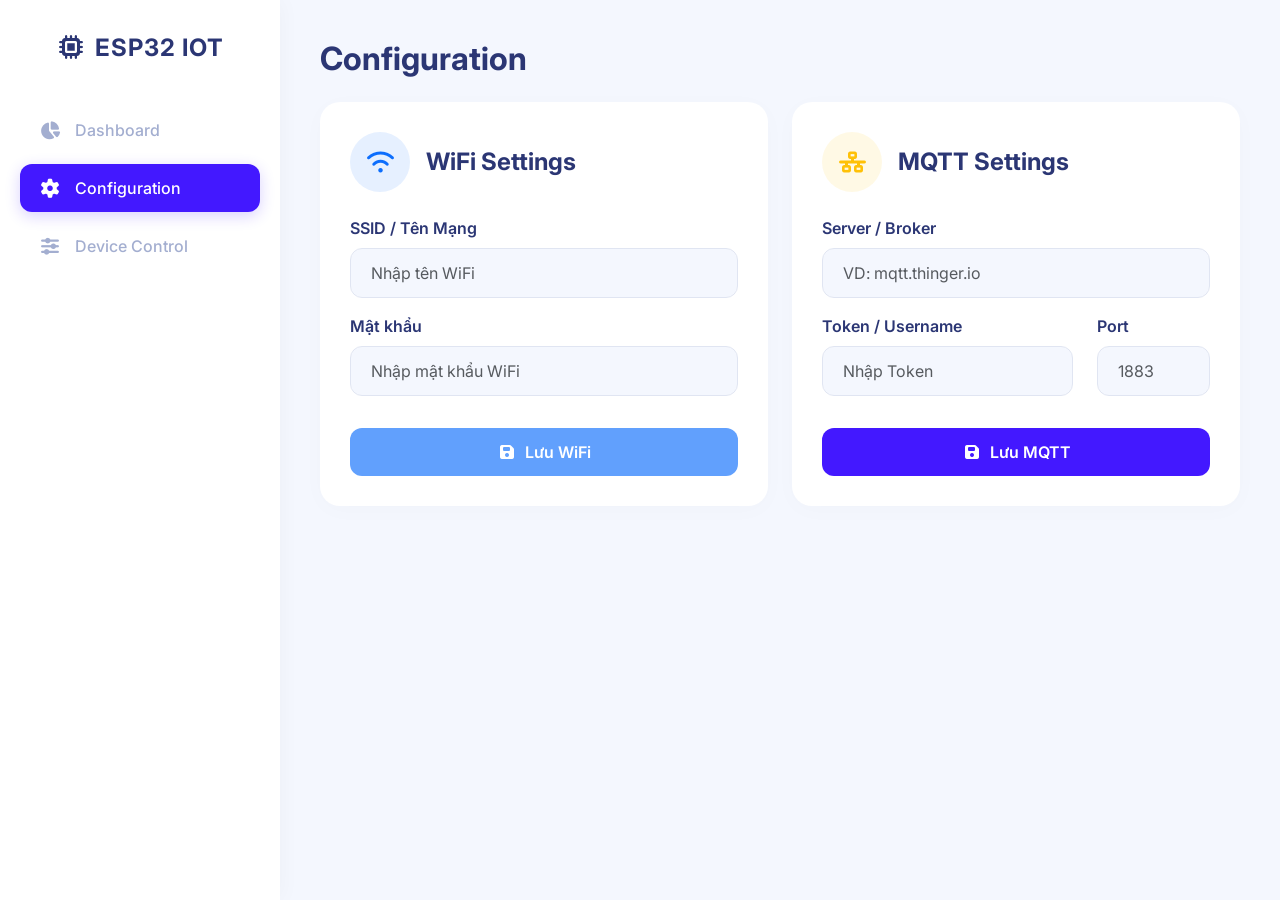
==== data/config.html @ 8d40d252 "update ui" ====
<!doctype html>
<html lang="vi">
  <head>
    <meta charset="UTF-8" />
    <meta name="viewport" content="width=device-width, initial-scale=1.0" />
    <title>ESP32 Configuration</title>
    <link href="css/bootstrap.css" rel="stylesheet" />
    <link rel="stylesheet" href="css/all.min.css" />
    <link rel="stylesheet" href="css/style.css" />
  </head>
  <body>
    <div class="wrapper">
      <aside class="sidebar" id="sidebar">
        <div class="sidebar-brand">
          <i class="fa-solid fa-microchip me-2"></i>ESP32 IoT
        </div>
        <ul class="sidebar-nav">
          <li>
            <a href="index.html"
              ><i class="fa-solid fa-chart-pie"></i> Dashboard</a
            >
          </li>
          <li>
            <a href="config.html" class="active"
              ><i class="fa-solid fa-gear"></i> Configuration</a
            >
          </li>
          <li>
            <a href="control.html"
              ><i class="fa-solid fa-sliders"></i> Device Control</a
            >
          </li>
        </ul>
      </aside>

      <main class="main-content">
        <div class="d-flex justify-content-between align-items-center mb-4">
          <h1 class="page-title mb-0">Configuration</h1>
          <button
            class="btn btn-primary d-md-none"
            id="sidebarToggle"
            title="Toggle Sidebar"
          >
            <i class="fa-solid fa-bars"></i>
          </button>
        </div>

        <div class="row g-4 d-flex align-items-stretch">
          <!-- WiFi Form -->
          <div class="col-lg-6">
            <div class="custom-card">
              <div class="d-flex align-items-center mb-4">
                <div
                  class="icon-shape bg-primary bg-opacity-10 text-primary rounded-circle me-3"
                >
                  <i class="fa-solid fa-wifi fs-4"></i>
                </div>
                <h4 class="mb-0 text-main fw-bold">WiFi Settings</h4>
              </div>
              <form id="wifi-config-form">
                <div class="mb-3">
                  <label for="ssid" class="form-label fw-semibold"
                    >SSID / Tên Mạng</label
                  >
                  <input
                    type="text"
                    class="form-control"
                    id="ssid"
                    placeholder="Nhập tên WiFi"
                    required
                  />
                </div>
                <div class="mb-4">
                  <label for="password" class="form-label fw-semibold"
                    >Mật khẩu</label
                  >
                  <input
                    type="password"
                    class="form-control"
                    id="password"
                    placeholder="Nhập mật khẩu WiFi"
                    required
                  />
                </div>
                <button
                  type="submit"
                  class="btn btn-primary w-100 mt-2"
                  id="wifi-connect-btn"
                >
                  <i class="fa-solid fa-floppy-disk me-2"></i>Lưu WiFi
                </button>
              </form>
            </div>
          </div>

          <!-- MQTT Form -->
          <div class="col-lg-6">
            <div class="custom-card">
              <div class="d-flex align-items-center mb-4">
                <div
                  class="icon-shape bg-warning bg-opacity-10 text-warning rounded-circle me-3"
                >
                  <i class="fa-solid fa-network-wired fs-4"></i>
                </div>
                <h4 class="mb-0 text-main fw-bold">MQTT Settings</h4>
              </div>
              <form id="mqttForm">
                <div class="mb-3">
                  <label for="mqttServer" class="form-label fw-semibold"
                    >Server / Broker</label
                  >
                  <input
                    type="text"
                    class="form-control"
                    id="mqttServer"
                    placeholder="VD: mqtt.thinger.io"
                    required
                  />
                </div>
                <div class="row">
                  <div class="col-md-8 mb-3">
                    <label for="mqttToken" class="form-label fw-semibold"
                      >Token / Username</label
                    >
                    <input
                      type="text"
                      class="form-control"
                      id="mqttToken"
                      placeholder="Nhập Token"
                      required
                    />
                  </div>
                  <div class="col-md-4 mb-4">
                    <label for="mqttPort" class="form-label fw-semibold"
                      >Port</label
                    >
                    <input
                      type="number"
                      class="form-control"
                      id="mqttPort"
                      placeholder="1883"
                      required
                    />
                  </div>
                </div>
                <button type="submit" class="btn btn-primary w-100 mt-2">
                  <i class="fa-solid fa-floppy-disk me-2"></i>Lưu MQTT
                </button>
              </form>
            </div>
          </div>
        </div>
      </main>
    </div>
    <script src="js/bootstrap.bundle.js"></script>
    <script src="js/script.js"></script>
    <script src="js/wifi.js"></script>
  </body>
</html>
---- data/css/style.css ----
@import url('https://fonts.googleapis.com/css2?family=Inter:wght@300;400;500;600;700&display=swap');

:root {
  --primary-color: #4318FF;
  --secondary-color: #F4F7FE;
  --text-main: #2B3674;
  --text-muted: #A3AED0;
  --sidebar-bg: #FFFFFF;
  --card-bg: #FFFFFF;
}

body {
  font-family: 'Inter', sans-serif;
  background-color: var(--secondary-color);
  color: var(--text-main);
  margin: 0;
  overflow-x: hidden;
}

/* Sidebar structure */
.wrapper {
  display: flex;
  width: 100%;
  min-height: 100vh;
}

.sidebar {
  width: 280px;
  background-color: var(--sidebar-bg);
  height: 100vh;
  box-shadow: 2px 0 20px rgba(0,0,0,0.03);
  position: fixed;
  left: 0;
  top: 0;
  z-index: 100;
  padding: 30px 20px;
  display: flex;
  flex-direction: column;
}

.sidebar-brand {
  font-size: 24px;
  font-weight: 700;
  color: var(--text-main);
  margin-bottom: 40px;
  text-align: center;
  text-transform: uppercase;
  letter-spacing: 1px;
}

.sidebar-nav {
  list-style: none;
  padding: 0;
  margin: 0;
}

.sidebar-nav li {
  margin-bottom: 10px;
}

.sidebar-nav a {
  display: flex;
  align-items: center;
  padding: 12px 20px;
  color: var(--text-muted);
  text-decoration: none;
  border-radius: 12px;
  font-weight: 500;
  transition: all 0.3s ease;
}

.sidebar-nav a:hover,
.sidebar-nav a.active {
  background-color: var(--primary-color);
  color: #FFFFFF;
  box-shadow: 0 4px 15px rgba(67, 24, 255, 0.2);
}

.sidebar-nav a i {
  margin-right: 15px;
  font-size: 18px;
  width: 20px;
  text-align: center;
}

/* Main Content */
.main-content {
  margin-left: 280px;
  padding: 40px;
  width: calc(100% - 280px);
  min-height: 100vh;
}

@media (max-width: 768px) {
  .sidebar {
    transform: translateX(-100%);
    transition: transform 0.3s ease;
  }
  .sidebar.show {
    transform: translateX(0);
  }
  .main-content {
    margin-left: 0;
    width: 100%;
    padding: 20px;
  }
}

/* Cards */
.custom-card {
  background: var(--card-bg);
  border-radius: 20px;
  border: none;
  box-shadow: 0px 4px 24px rgba(0, 0, 0, 0.02);
  padding: 30px;
  transition: transform 0.3s ease, box-shadow 0.3s ease;
  height: 100%;
}
.custom-card:hover {
  transform: translateY(-5px);
  box-shadow: 0px 10px 30px rgba(0, 0, 0, 0.05);
}

.card-title {
  color: var(--text-muted);
  font-size: 16px;
  font-weight: 500;
  margin-bottom: 15px;
}

.card-value {
  font-size: 48px;
  font-weight: 700;
  color: var(--text-main);
  display: flex;
  align-items: baseline;
}

.card-value span {
  font-size: 20px;
  margin-left: 5px;
  color: var(--text-muted);
}

.icon-shape {
  width: 60px;
  height: 60px;
  display: flex;
  align-items: center;
  justify-content: center;
}

/* Toggle Switch */
.form-switch .form-check-input {
  width: 3.5em;
  height: 1.8em;
  margin-top: 0;
  background-color: #E0E5F2;
  border-color: transparent;
  background-image: url("data:image/svg+xml,%3csvg xmlns='http://www.w3.org/2000/svg' viewBox='-4 -4 8 8'%3e%3ccircle r='3' fill='%23fff'/%3e%3c/svg%3e");
  cursor: pointer;
}

.form-switch .form-check-input:checked {
  background-color: var(--primary-color);
  border-color: var(--primary-color);
}
.form-switch .form-check-input:focus {
  background-image: url("data:image/svg+xml,%3csvg xmlns='http://www.w3.org/2000/svg' viewBox='-4 -4 8 8'%3e%3ccircle r='3' fill='%23fff'/%3e%3c/svg%3e");
  box-shadow: 0 0 0 0.25rem rgba(67, 24, 255, 0.25);
}

/* Forms */
.form-control {
  border-radius: 12px;
  padding: 12px 20px;
  border: 1px solid #E0E5F2;
  color: var(--text-main);
  background-color: #F4F7FE;
  transition: all 0.3s ease;
}
.form-control:focus {
  border-color: var(--primary-color);
  box-shadow: 0 0 0 0.2rem rgba(67, 24, 255, 0.25);
  background-color: #FFFFFF;
}

.btn-primary {
  background-color: var(--primary-color);
  border: none;
  border-radius: 12px;
  padding: 12px 20px;
  font-weight: 600;
  transition: all 0.3s ease;
}
.btn-primary:hover {
  background-color: #3311cc;
  transform: translateY(-2px);
  box-shadow: 0 4px 15px rgba(67, 24, 255, 0.3);
}

.page-title {
  font-size: 32px;
  font-weight: 700;
  margin-bottom: 30px;
  color: var(--text-main);
}
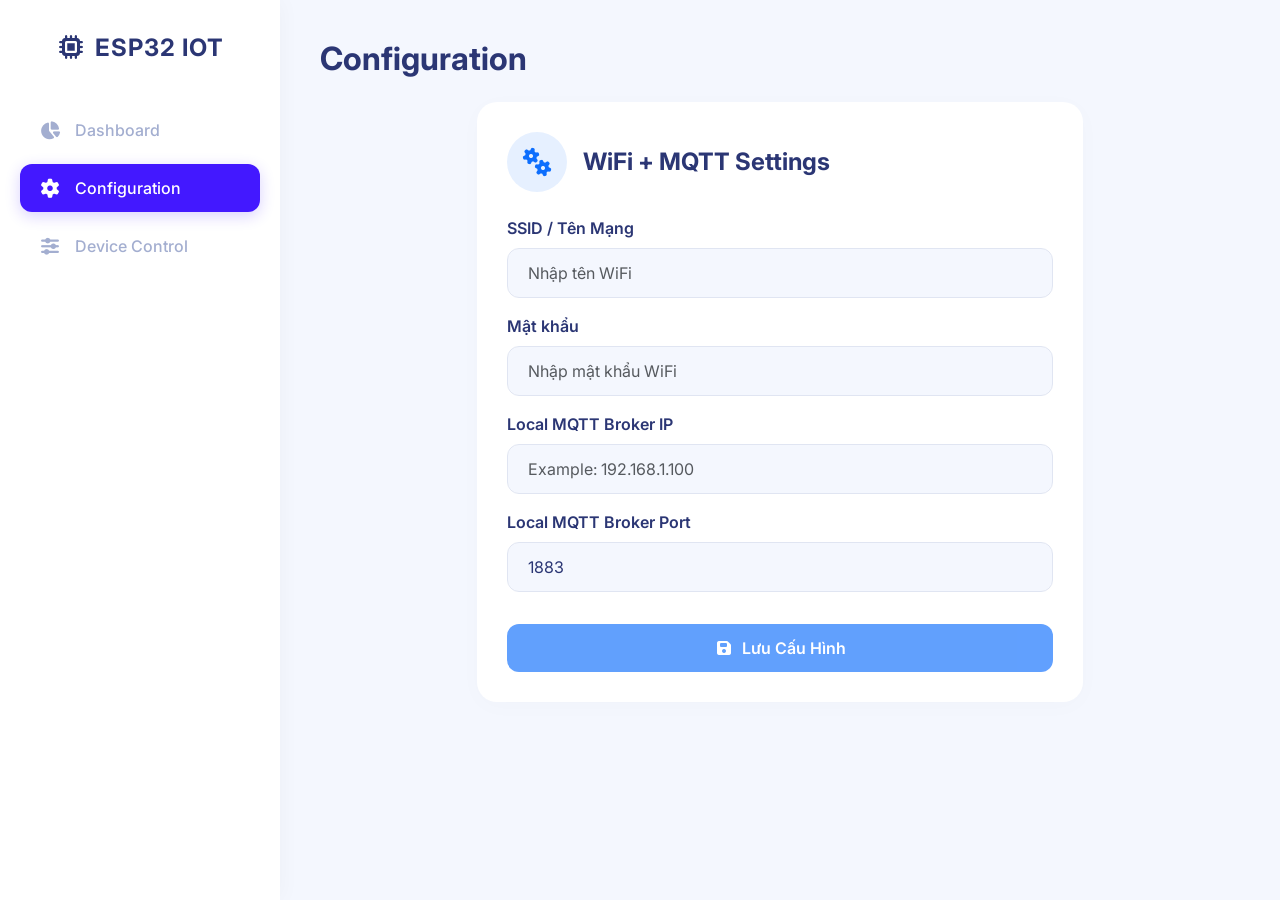
==== commit 3ae2df7b: "enable broker gateway" ====
--- a/data/config.html
+++ b/data/config.html
@@ -45,23 +45,21 @@
           </button>
         </div>
 
-        <div class="row g-4 d-flex align-items-stretch">
-          <!-- WiFi Form -->
-          <div class="col-lg-6">
+        <div class="row g-4 justify-content-center">
+          <div class="col-lg-8">
             <div class="custom-card">
               <div class="d-flex align-items-center mb-4">
                 <div
                   class="icon-shape bg-primary bg-opacity-10 text-primary rounded-circle me-3"
                 >
-                  <i class="fa-solid fa-wifi fs-4"></i>
+                  <i class="fa-solid fa-gears fs-4"></i>
                 </div>
-                <h4 class="mb-0 text-main fw-bold">WiFi Settings</h4>
+                <h4 class="mb-0 text-main fw-bold">WiFi + MQTT Settings</h4>
               </div>
+
               <form id="wifi-config-form">
                 <div class="mb-3">
-                  <label for="ssid" class="form-label fw-semibold"
-                    >SSID / Tên Mạng</label
-                  >
+                  <label for="ssid" class="form-label fw-semibold">SSID / Tên Mạng</label>
                   <input
                     type="text"
                     class="form-control"
@@ -70,10 +68,9 @@
                     required
                   />
                 </div>
-                <div class="mb-4">
-                  <label for="password" class="form-label fw-semibold"
-                    >Mật khẩu</label
-                  >
+
+                <div class="mb-3">
+                  <label for="password" class="form-label fw-semibold">Mật khẩu</label>
                   <input
                     type="password"
                     class="form-control"
@@ -82,69 +79,37 @@
                     required
                   />
                 </div>
+
+                <div class="mb-3">
+                  <label for="localMqttIp" class="form-label fw-semibold">Local MQTT Broker IP</label>
+                  <input
+                    type="text"
+                    class="form-control"
+                    id="localMqttIp"
+                    placeholder="Example: 192.168.1.100"
+                    required
+                  />
+                </div>
+
+                <div class="mb-4">
+                  <label for="localMqttPort" class="form-label fw-semibold">Local MQTT Broker Port</label>
+                  <input
+                    type="number"
+                    class="form-control"
+                    id="localMqttPort"
+                    placeholder="1883"
+                    value="1883"
+                    min="1"
+                    max="65535"
+                  />
+                </div>
+
                 <button
                   type="submit"
                   class="btn btn-primary w-100 mt-2"
                   id="wifi-connect-btn"
                 >
-                  <i class="fa-solid fa-floppy-disk me-2"></i>Lưu WiFi
-                </button>
-              </form>
-            </div>
-          </div>
-
-          <!-- MQTT Form -->
-          <div class="col-lg-6">
-            <div class="custom-card">
-              <div class="d-flex align-items-center mb-4">
-                <div
-                  class="icon-shape bg-warning bg-opacity-10 text-warning rounded-circle me-3"
-                >
-                  <i class="fa-solid fa-network-wired fs-4"></i>
-                </div>
-                <h4 class="mb-0 text-main fw-bold">MQTT Settings</h4>
-              </div>
-              <form id="mqttForm">
-                <div class="mb-3">
-                  <label for="mqttServer" class="form-label fw-semibold"
-                    >Server / Broker</label
-                  >
-                  <input
-                    type="text"
-                    class="form-control"
-                    id="mqttServer"
-                    placeholder="VD: mqtt.thinger.io"
-                    required
-                  />
-                </div>
-                <div class="row">
-                  <div class="col-md-8 mb-3">
-                    <label for="mqttToken" class="form-label fw-semibold"
-                      >Token / Username</label
-                    >
-                    <input
-                      type="text"
-                      class="form-control"
-                      id="mqttToken"
-                      placeholder="Nhập Token"
-                      required
-                    />
-                  </div>
-                  <div class="col-md-4 mb-4">
-                    <label for="mqttPort" class="form-label fw-semibold"
-                      >Port</label
-                    >
-                    <input
-                      type="number"
-                      class="form-control"
-                      id="mqttPort"
-                      placeholder="1883"
-                      required
-                    />
-                  </div>
-                </div>
-                <button type="submit" class="btn btn-primary w-100 mt-2">
-                  <i class="fa-solid fa-floppy-disk me-2"></i>Lưu MQTT
+                  <i class="fa-solid fa-floppy-disk me-2"></i>Lưu Cấu Hình
                 </button>
               </form>
             </div>
